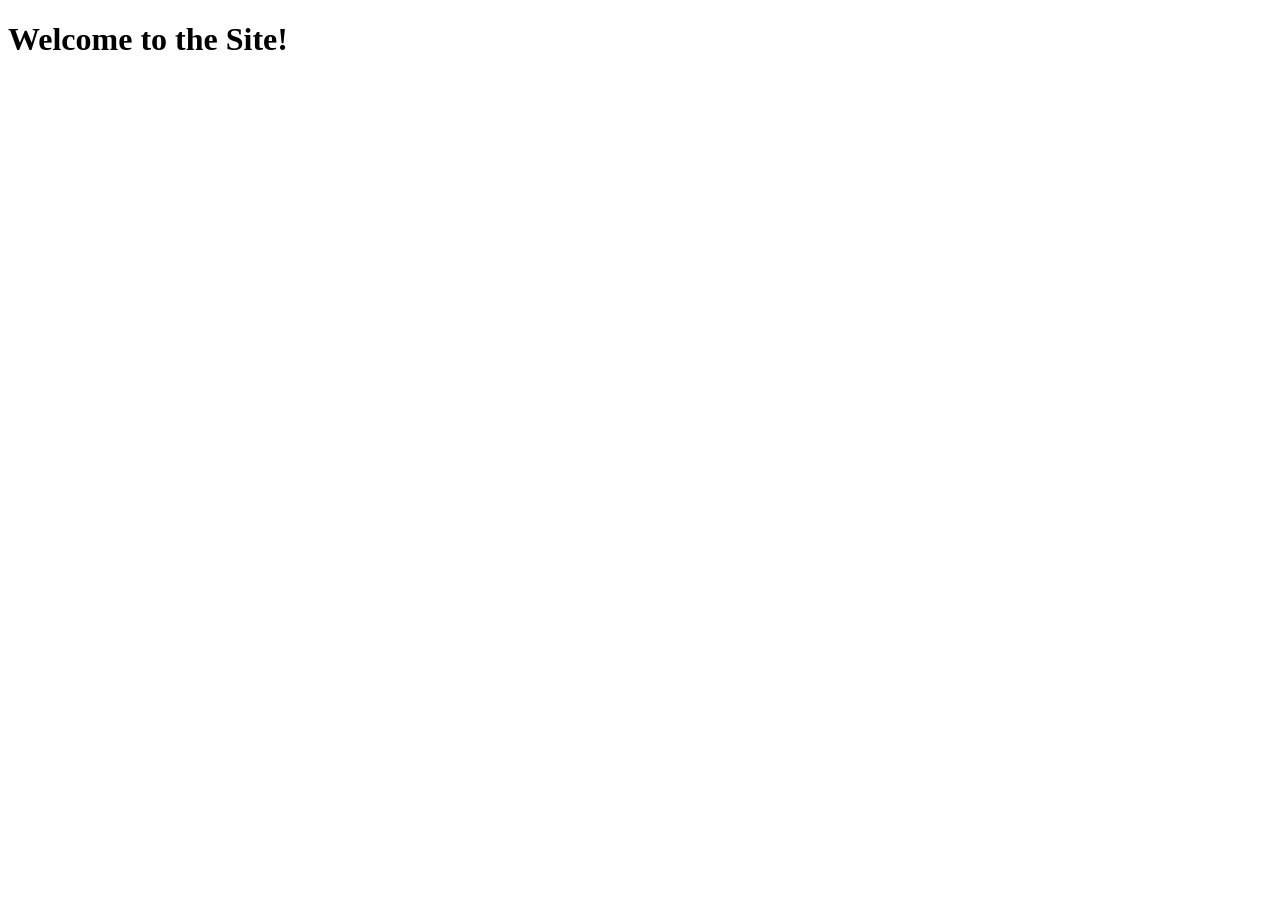
==== index.html @ 6cad8800 "Move site.html to root as index.html" ====
<!DOCTYPE html>
<html lang="en">
<head>
    <meta charset="UTF-8">
    <meta name="viewport" content="width=device-width, initial-scale=1.0">
    <link rel="stylesheet" href="/path/to/your/css/styles.css">
    <script src="/path/to/your/js/scripts.js"></script>
    <title>Your Site Title</title>
</head>
<body>
    <h1>Welcome to the Site!</h1>
    <!-- Other content goes here -->
</body>
</html>
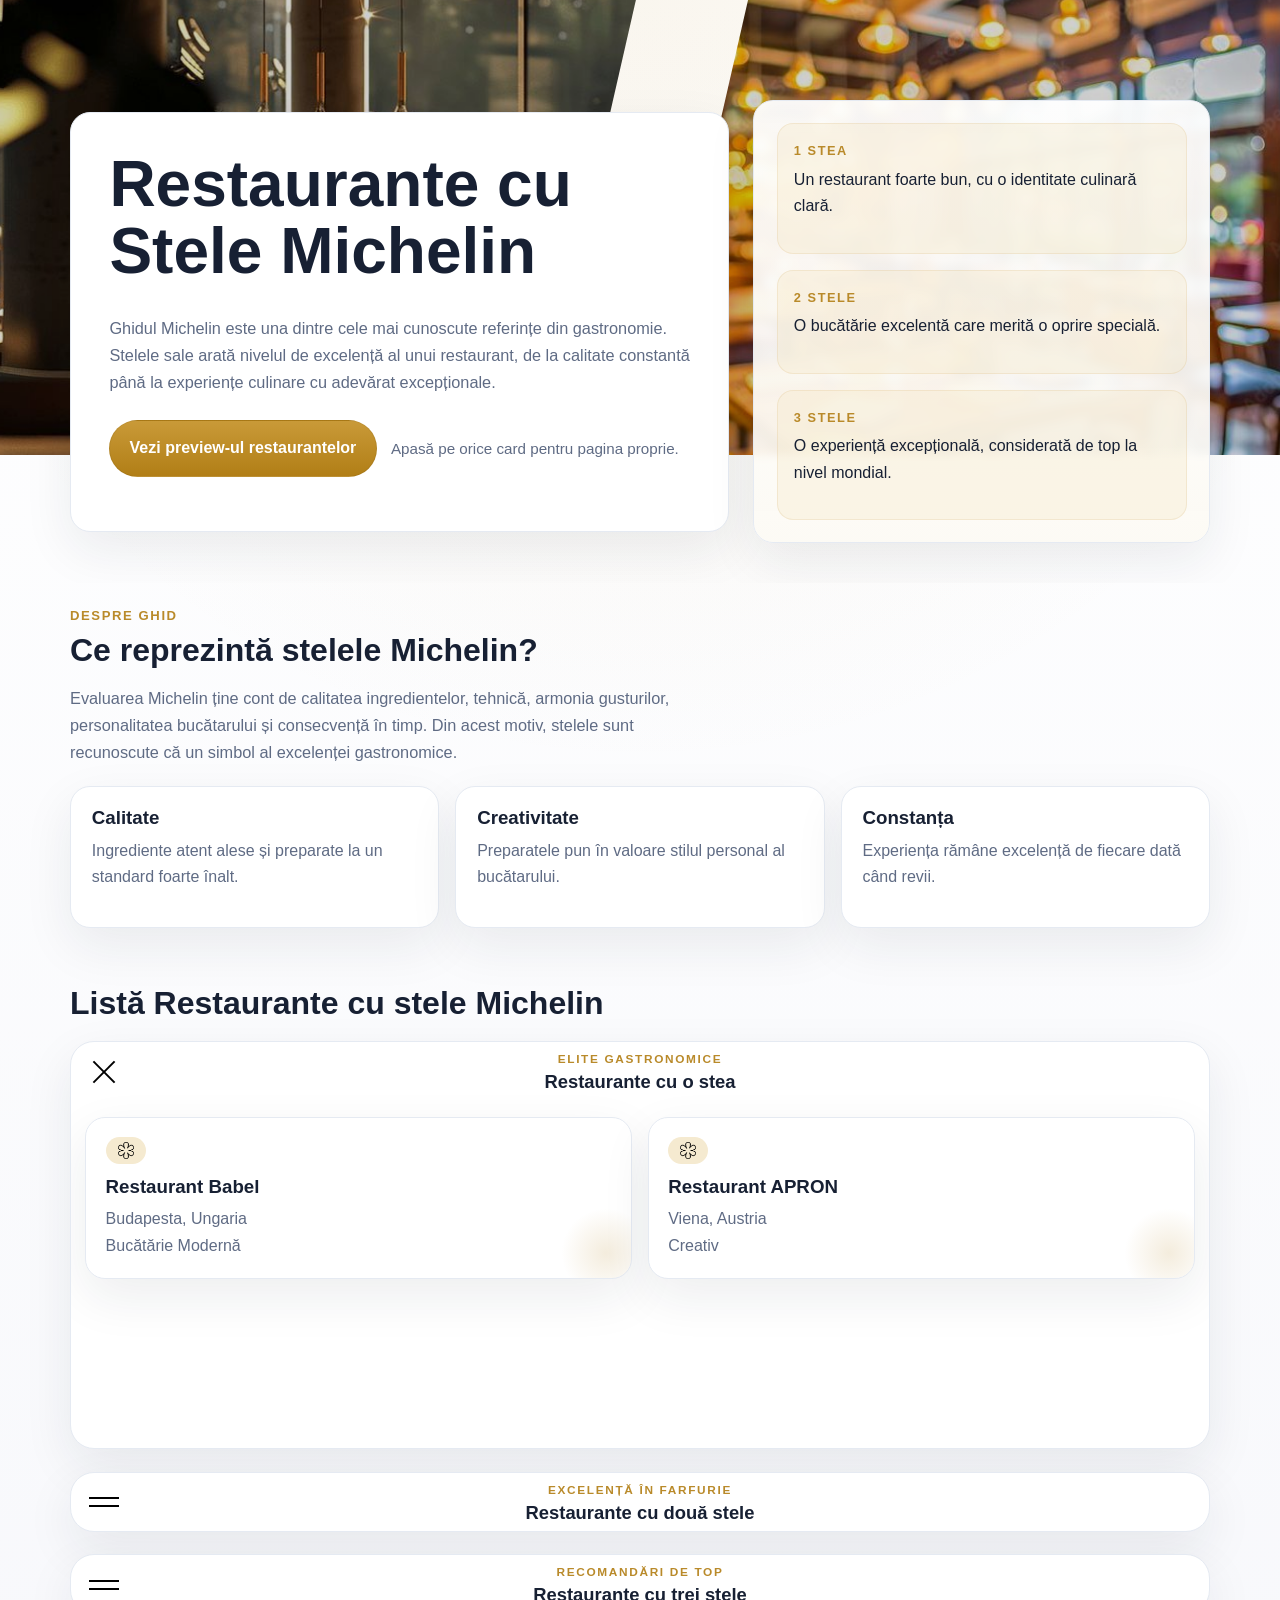
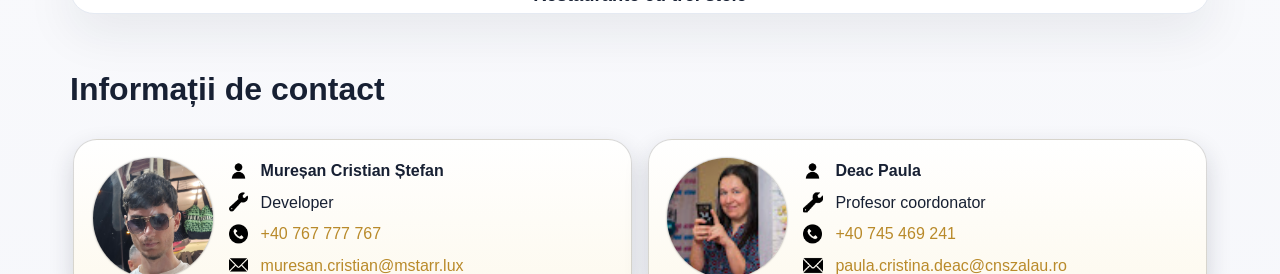
==== commit 7cd7269a: "Move site.html to root index.html, update all relative paths Agent-Logs-Url: https://github.com/YouG" ====
--- a/index.html
+++ b/index.html
@@ -1,14 +1,276 @@
 <!DOCTYPE html>
-<html lang="en">
+<html lang="ro">
 <head>
-    <meta charset="UTF-8">
-    <meta name="viewport" content="width=device-width, initial-scale=1.0">
-    <link rel="stylesheet" href="/path/to/your/css/styles.css">
-    <script src="/path/to/your/js/scripts.js"></script>
-    <title>Your Site Title</title>
+	<meta charset="UTF-8">
+	<meta name="viewport" content="width=device-width, initial-scale=1.0">
+	<title>Restaurante cu stele Michelin</title>
+	<meta name="description" content="Pagini pentru atestat despre stelele Michelin si restaurantele prezentate pe categorii.">
+	<link rel="stylesheet" href="atestat/cod/styles.css">
 </head>
 <body>
-    <h1>Welcome to the Site!</h1>
-    <!-- Other content goes here -->
+	<main>
+		<section id="acasa" class="hero">
+			<div class="hero-backgrounds" aria-hidden="true">
+				<img class="hero-bg hero-bg--left" src="atestat/poze/background1.jpg" alt="" aria-hidden="true">
+				<img class="hero-bg hero-bg--right" src="atestat/poze/background2.jpg" alt="" aria-hidden="true">
+			</div>
+
+			<div class="container hero-inner">
+				<div class="hero-content">
+					<h1 style="margin-bottom:30px;">Restaurante cu Stele Michelin</h1>
+					<p class="hero-text">
+						Ghidul Michelin este una dintre cele mai cunoscute referințe din gastronomie.
+						Stelele sale arată nivelul de excelență al unui restaurant, de la calitate constantă
+						până la experiențe culinare cu adevărat excepționale.
+					</p>
+					<div class="hero-actions" style="margin-bottom:15px;">
+						<a class="btn" href="#restaurante">Vezi preview-ul restaurantelor</a>
+						<span class="hero-note">Apasă pe orice card pentru pagina proprie.</span>
+					</div>
+				</div>
+
+				<div class="hero-panel" aria-label="Rezumat stele Michelin">
+					<div>
+						<p class="panel-label">1 stea</p>
+						<p>Un restaurant foarte bun, cu o identitate culinară clară.</p>
+					</div>
+					<div>
+						<p class="panel-label">2 stele</p>
+						<p>O bucătărie excelentă care merită o oprire specială.</p>
+					</div>
+					<div>
+						<p class="panel-label">3 stele</p>
+						<p>O experiență excepțională, considerată de top la nivel mondial.</p>
+					</div>
+				</div>
+			</div>
+		</section>
+
+		<section id="despre" class="container section intro-section">
+			<div class="section-heading">
+				<p class="eyebrow">Despre ghid</p>
+				<h2>Ce reprezintă stelele Michelin?</h2>
+			</div>
+			<p class="section-lead">
+				Evaluarea Michelin ține cont de calitatea ingredientelor, tehnică, armonia gusturilor,
+				personalitatea bucătarului și consecvență în timp. Din acest motiv, stelele sunt recunoscute
+				că un simbol al excelenței gastronomice.
+			</p>
+			<div class="info-grid">
+				<article class="info-card">
+					<h3>Calitate</h3>
+					<p>Ingrediente atent alese și preparate la un standard foarte înalt.</p>
+				</article>
+				<article class="info-card">
+					<h3>Creativitate</h3>
+					<p>Preparatele pun în valoare stilul personal al bucătarului.</p>
+				</article>
+				<article class="info-card">
+					<h3>Constanța</h3>
+					<p>Experiența rămâne excelență de fiecare dată când revii.</p>
+				</article>
+			</div>
+		</section>
+
+		<section id="restaurante" class="container section previews-section">
+			<div class="section-heading">
+				<h2>Listă Restaurante cu stele Michelin</h2>
+			</div>
+
+			<div class="preview-groups">
+				<section class="preview-group card-nav" data-card-nav data-open="true">
+					<div class="card-nav-top">
+						<button class="hamburger-menu" type="button" aria-label="Deschide sau inchide rubrica cu o stea" aria-expanded="true">
+							<span class="hamburger-line"></span>
+							<span class="hamburger-line"></span>
+						</button>
+
+						<div class="logo-container">
+							<div class="group-copy">
+								<p class="group-kicker">Elite Gastronomice</p>
+								<h3>Restaurante cu o stea</h3>
+							</div>
+						</div>
+					</div>
+
+					<div class="card-nav-content" id="michelin-one-content" aria-hidden="false">
+						<div class="restaurant-grid">
+						<a class="restaurant-card star-1" href="atestat/cod/restaurant-1-stea-1.html">
+							<span class="card-star" aria-label="1 stea Michelin">
+								<span class="sr-only">1 stea Michelin</span>
+								<img src="atestat/poze/MichelinStar.png" alt="" aria-hidden="true">
+							</span>
+							<h3>Restaurant Babel</h3>
+							<p>Budapesta, Ungaria</p>
+							<p>Bucătărie Modernă</p>
+						</a>
+						<a class="restaurant-card star-1" href="atestat/cod/restaurant-1-stea-2.html">
+							<span class="card-star" aria-label="1 stea Michelin">
+								<span class="sr-only">1 stea Michelin</span>
+								<img src="atestat/poze/MichelinStar.png" alt="" aria-hidden="true">
+							</span>
+							<h3>Restaurant APRON</h3>
+							<p>Viena, Austria</p>
+							<p>Creativ</p>
+						</a>
+						</div>
+					</div>
+				</section>
+
+				<section class="preview-group card-nav" data-card-nav data-open="false">
+					<div class="card-nav-top">
+						<button class="hamburger-menu" type="button" aria-label="Deschide sau inchide rubrica cu doua stele" aria-expanded="false">
+							<span class="hamburger-line"></span>
+							<span class="hamburger-line"></span>
+						</button>
+
+						<div class="logo-container">
+							<div class="group-copy">
+								<p class="group-kicker">Excelență în Farfurie</p>
+								<h3>Restaurante cu două stele</h3>
+							</div>
+						</div>
+					</div>
+
+					<div class="card-nav-content" id="michelin-two-content" aria-hidden="true">
+						<div class="restaurant-grid">
+						<a class="restaurant-card star-2" href="atestat/cod/restaurant-2-stele-1.html">
+							<span class="card-star" aria-label="2 stele Michelin">
+								<span class="sr-only">2 stele Michelin</span>
+								<img src="atestat/poze/MichelinStar.png" alt="" aria-hidden="true">
+								<img src="atestat/poze/MichelinStar.png" alt="" aria-hidden="true">
+							</span>
+							<h3>Restaurant L'Ambroisie</h3>
+							<p>Paris, Franța</p>
+							<p>Bucătărie Clasică</p>
+						</a>
+						<a class="restaurant-card star-2" href="atestat/cod/restaurant-2-stele-2.html">
+							<span class="card-star" aria-label="2 stele Michelin">
+								<span class="sr-only">2 stele Michelin</span>
+								<img src="atestat/poze/MichelinStar.png" alt="" aria-hidden="true">
+								<img src="atestat/poze/MichelinStar.png" alt="" aria-hidden="true">
+							</span>
+							<h3>Restaurant La Brezza</h3>
+							<p>Ascona, Elveția</p>
+							<p>Bucătărie Mediteraneană</p>
+						</a>
+						</div>
+					</div>
+				</section>
+
+				<section class="preview-group card-nav" data-card-nav data-open="false">
+					<div class="card-nav-top">
+						<button class="hamburger-menu" type="button" aria-label="Deschide sau inchide rubrica cu trei stele" aria-expanded="false">
+							<span class="hamburger-line"></span>
+							<span class="hamburger-line"></span>
+						</button>
+
+						<div class="logo-container">
+							<div class="group-copy">
+								<p class="group-kicker">Recomandări de Top</p>
+								<h3>Restaurante cu trei stele</h3>
+							</div>
+						</div>
+					</div>
+
+					<div class="card-nav-content" id="michelin-three-content" aria-hidden="true">
+						<div class="restaurant-grid restaurant-grid--five">
+						<a class="restaurant-card star-3" href="atestat/cod/restaurant-3-stele-1.html">
+							<span class="card-star" aria-label="3 stele Michelin">
+								<span class="sr-only">3 stele Michelin</span>
+								<img src="atestat/poze/MichelinStar.png" alt="" aria-hidden="true">
+								<img src="atestat/poze/MichelinStar.png" alt="" aria-hidden="true">
+								<img src="atestat/poze/MichelinStar.png" alt="" aria-hidden="true">
+							</span>
+							<h3>Christopher Coutanceau</h3>
+							<p>La Rochelle, Franța</p>
+							<p>Fructe de mare</p>
+						</a>
+						<a class="restaurant-card star-3" href="atestat/cod/restaurant-3-stele-2.html">
+							<span class="card-star" aria-label="3 stele Michelin">
+								<span class="sr-only">3 stele Michelin</span>
+								<img src="atestat/poze/MichelinStar.png" alt="" aria-hidden="true">
+								<img src="atestat/poze/MichelinStar.png" alt="" aria-hidden="true">
+								<img src="atestat/poze/MichelinStar.png" alt="" aria-hidden="true">
+							</span>
+							<h3>DiverXO</h3>
+							<p>Madrid, Spania</p>
+							<p>Creativ</p>
+						</a>
+						<a class="restaurant-card star-3" href="atestat/cod/restaurant-3-stele-3.html">
+							<span class="card-star" aria-label="3 stele Michelin">
+								<span class="sr-only">3 stele Michelin</span>
+								<img src="atestat/poze/MichelinStar.png" alt="" aria-hidden="true">
+								<img src="atestat/poze/MichelinStar.png" alt="" aria-hidden="true">
+								<img src="atestat/poze/MichelinStar.png" alt="" aria-hidden="true">
+							</span>
+							<h3>ABaC</h3>
+							<p>Barcelona, Spania</p>
+							<p>Creativ</p>
+						</a>
+						<a class="restaurant-card star-3" href="atestat/cod/restaurant-3-stele-4.html">
+							<span class="card-star" aria-label="3 stele Michelin">
+								<span class="sr-only">3 stele Michelin</span>
+								<img src="atestat/poze/MichelinStar.png" alt="" aria-hidden="true">
+								<img src="atestat/poze/MichelinStar.png" alt="" aria-hidden="true">
+								<img src="atestat/poze/MichelinStar.png" alt="" aria-hidden="true">
+							</span>
+							<h3>Per Se</h3>
+							<p>New York, SUA</p>
+							<p>Bucătărie Contemporană</p>
+						</a>
+						<a class="restaurant-card star-3" href="atestat/cod/restaurant-3-stele-5.html">
+							<span class="card-star" aria-label="3 stele Michelin">
+								<span class="sr-only">3 stele Michelin</span>
+								<img src="atestat/poze/MichelinStar.png" alt="" aria-hidden="true">
+								<img src="atestat/poze/MichelinStar.png" alt="" aria-hidden="true">
+								<img src="atestat/poze/MichelinStar.png" alt="" aria-hidden="true">
+							</span>
+							<h3>RyuGin</h3>
+							<p>Tokyo, Japonia</p>
+							<p>Bucătărie Japoneză</p>
+						</a>
+						</div>
+					</div>
+				</section>
+			</div>
+		</section>
+
+		<section id="contact" class="container section contact-section">
+			<div class="section-heading">
+				<h2>Informații de contact</h2>
+			</div>
+			<div class="contact-directory">
+				<ul class="contact-cards">
+					<li class="contact-person-card">
+						<img src="atestat/poze/20250623_221812.jpg" alt="Foto Cristi Mureșan">
+						<div class="contact-card-details">
+							<span class="contact-name">Mureșan Cristian Ștefan</span>
+							<span class="contact-role">Developer</span>
+							<a class="contact-phone" href="tel:+40744123456">+40 767 777 767</a>
+							<a class="contact-email" href="mailto:muresan.cristian@mstarr.lux">muresan.cristian@mstarr.lux</a>
+						</div>
+					</li>
+					<li class="contact-person-card">
+						<img src="atestat/poze/DeacPfp.jpg" alt="Foto Paula Deac">
+						<div class="contact-card-details">
+							<span class="contact-name">Deac Paula</span>
+							<span class="contact-role">Profesor coordonator</span>
+							<a class="contact-phone" href="tel:+40264112233">+40 745 469 241</a>
+							<a class="contact-email" href="mailto:paula.deac@liceu.ro">paula.cristina.deac@cnszalau.ro</a>
+						</div>
+					</li>
+				</ul>
+			</div>
+		</section>
+	</main>
+
+	<footer class="footer">
+		<div class="container">
+			<p>&copy; <span id="anCurent"></span> - Proiect atestat: Restaurante cu stele Michelin</p>
+		</div>
+	</footer>
+
+	<script src="atestat/cod/script.js"></script>
 </body>
 </html>
--- a/atestat/cod/styles.css
+++ b/atestat/cod/styles.css
@@ -0,0 +1,1043 @@
+:root {
+    --bg: #f6f7fb;
+    --surface: #ffffff;
+    --surface-soft: #fbfcff;
+    --text: #172033;
+    --muted: #5f6b84;
+    --accent: #b98a2a;
+    --accent-soft: #f5ead0;
+    --border: #e5eaf2;
+    --shadow: 0 18px 50px rgba(23, 32, 51, 0.08);
+}
+
+* {
+    box-sizing: border-box;
+}
+
+html {
+    scroll-behavior: smooth;
+}
+
+body {
+    margin: 0;
+    font-family: "Segoe UI", Arial, sans-serif;
+    line-height: 1.65;
+    color: var(--text);
+    background:
+        radial-gradient(circle at top, rgba(185, 138, 42, 0.08), transparent 36%),
+        linear-gradient(180deg, #ffffff 0%, var(--bg) 100%);
+}
+
+a {
+    color: inherit;
+}
+
+.container {
+    width: min(1140px, calc(100% - 2rem));
+    margin: 0 auto;
+}
+
+.hero {
+    padding: clamp(5rem, 8vw, 6.25rem) 0 2.5rem;
+    position: relative;
+    isolation: isolate;
+    overflow: hidden;
+}
+
+.hero-inner {
+    display: grid;
+    grid-template-columns: minmax(0, 1.3fr) minmax(280px, 0.9fr);
+    gap: 1.5rem;
+    align-items: center;
+    position: relative;
+    z-index: 1;
+}
+
+.hero-backgrounds {
+    position: absolute;
+    inset: 0;
+    height: min(78%, 520px);
+    pointer-events: none;
+    z-index: -2;
+}
+
+.hero-bg {
+    position: absolute;
+    top: 0;
+    height: 100%;
+    width: 58vw;
+    opacity: 0;
+    transform: translateY(-18px) scale(1.06);
+    filter: saturate(1.05) brightness(0.82);
+    pointer-events: none;
+    transition: opacity 0.9s ease, transform 0.9s ease, filter 0.9s ease;
+    object-fit: cover;
+    object-position: center center;
+}
+
+.hero-bg--left {
+    left: -6vw;
+    clip-path: polygon(0 0, 96% 0, 82% 100%, 0 100%);
+}
+
+.hero-bg--right {
+    right: -6vw;
+    clip-path: polygon(18% 0, 100% 0, 100% 100%, 4% 100%);
+}
+
+.page-loaded .hero-bg {
+    opacity: 1;
+    transform: translateY(0) scale(1);
+}
+
+.page-loaded .hero-bg--left {
+    transition-delay: 0.05s;
+}
+
+.page-loaded .hero-bg--right {
+    transition-delay: 0.2s;
+}
+
+.hero-content,
+.hero-panel {
+    position: relative;
+    z-index: 1;
+}
+
+.hero-content,
+.hero-panel,
+.info-card,
+.restaurant-card,
+.contact-card {
+    background: var(--surface);
+    border: 1px solid var(--border);
+    border-radius: 20px;
+    box-shadow: var(--shadow);
+}
+
+.hero-content {
+    padding: clamp(1.5rem, 3vw, 2.5rem);
+}
+
+.hero-panel {
+    padding: 1.4rem;
+    display: grid;
+    gap: 1rem;
+    background: linear-gradient(180deg, rgba(255, 255, 255, 0.95) 0%, rgba(252, 250, 244, 0.92) 100%);
+    backdrop-filter: blur(4px);
+}
+
+.hero-panel > div {
+    padding: 1rem 1rem 1.05rem;
+    background: rgba(245, 234, 208, 0.45);
+    border-radius: 16px;
+    border: 1px solid rgba(185, 138, 42, 0.12);
+}
+
+.panel-label {
+    margin: 0 0 0.35rem;
+    font-size: 0.8rem;
+    letter-spacing: 0.12em;
+    text-transform: uppercase;
+    font-weight: 700;
+    color: var(--accent);
+}
+
+.eyebrow {
+    margin: 0 0 0.35rem;
+    text-transform: uppercase;
+    letter-spacing: 0.12em;
+    color: var(--accent);
+    font-size: 0.82rem;
+    font-weight: 700;
+}
+
+h1,
+h2,
+h3,
+p {
+    margin-top: 0;
+}
+
+h1 {
+    margin-bottom: 1rem;
+    font-size: clamp(2.35rem, 5vw, 4.5rem);
+    line-height: 1.05;
+}
+
+h2 {
+    margin-bottom: 0.45rem;
+    font-size: clamp(1.5rem, 2.5vw, 2.25rem);
+    line-height: 1.15;
+}
+
+h3 {
+    margin-bottom: 0.5rem;
+    line-height: 1.2;
+}
+
+.hero-text,
+.section-lead {
+    color: var(--muted);
+    font-size: 1.02rem;
+    max-width: 70ch;
+}
+
+.hero-actions {
+    display: flex;
+    align-items: center;
+    flex-wrap: wrap;
+    gap: 0.9rem;
+    margin-top: 1.5rem;
+}
+
+.btn {
+    display: inline-flex;
+    align-items: center;
+    justify-content: center;
+    gap: 0.4rem;
+    background: linear-gradient(180deg, #c99a38, #b17e16);
+    color: #fff;
+    font-weight: 700;
+    text-decoration: none;
+    padding: 0.9rem 1.2rem;
+    border-radius: 999px;
+    border: 1px solid rgba(0, 0, 0, 0.06);
+    transition: transform 0.2s ease, box-shadow 0.2s ease;
+}
+
+.btn:hover {
+    transform: translateY(-1px);
+    box-shadow: 0 12px 22px rgba(185, 138, 42, 0.22);
+}
+
+.hero-note {
+    color: var(--muted);
+    font-size: 0.95rem;
+}
+
+.section {
+    padding: 1rem 0 2.2rem;
+}
+
+.section-heading {
+    margin-bottom: 1rem;
+}
+
+.intro-section,
+.previews-section,
+.contact-section {
+    margin-top: 0.35rem;
+}
+
+.info-grid {
+    display: grid;
+    grid-template-columns: repeat(3, minmax(0, 1fr));
+    gap: 1rem;
+    margin-top: 1.25rem;
+}
+
+.info-card,
+.contact-card {
+    padding: 1.3rem;
+}
+
+.info-card p,
+.contact-card p {
+    color: var(--muted);
+}
+
+.preview-groups {
+    display: grid;
+    gap: 1.4rem;
+    margin-top: 1.2rem;
+}
+
+.preview-group {
+    margin: 0;
+}
+
+.preview-group.card-nav {
+    padding: 0;
+    background: var(--surface);
+    border: 1px solid var(--border);
+    border-radius: 24px;
+    box-shadow: var(--shadow);
+    position: relative;
+    overflow: hidden;
+    will-change: height;
+    height: 60px;
+    transition: height 0.4s ease;
+}
+
+.card-nav-top {
+    position: absolute;
+    top: 0;
+    left: 0;
+    right: 0;
+    height: 60px;
+    display: flex;
+    align-items: center;
+    justify-content: space-between;
+    gap: 1rem;
+    padding: 0.5rem 0.45rem 0.55rem 1.1rem;
+    z-index: 2;
+}
+
+.hamburger-menu {
+    appearance: none;
+    border: 0;
+    background: transparent;
+    height: 100%;
+    display: flex;
+    flex-direction: column;
+    align-items: center;
+    justify-content: center;
+    cursor: pointer;
+    gap: 6px;
+    padding: 0;
+    flex: 0 0 auto;
+}
+
+.hamburger-menu:hover .hamburger-line {
+    opacity: 0.75;
+}
+
+.hamburger-line {
+    width: 30px;
+    height: 2px;
+    background-color: currentColor;
+    transition: transform 0.25s ease, opacity 0.2s ease, margin 0.3s ease;
+    transform-origin: 50% 50%;
+}
+
+.card-nav.open .hamburger-menu .hamburger-line:first-child {
+    transform: translateY(4px) rotate(45deg);
+}
+
+.card-nav.open .hamburger-menu .hamburger-line:last-child {
+    transform: translateY(-4px) rotate(-45deg);
+}
+
+.logo-container {
+    display: flex;
+    align-items: center;
+    position: absolute;
+    left: 50%;
+    top: 50%;
+    transform: translate(-50%, -50%);
+}
+
+.group-copy {
+    text-align: center;
+}
+
+.group-kicker {
+    margin: 0 0 0.1rem;
+    font-size: 0.74rem;
+    letter-spacing: 0.14em;
+    text-transform: uppercase;
+    color: var(--accent);
+    font-weight: 700;
+}
+
+.group-copy h3 {
+    margin: 0;
+    font-size: 1.15rem;
+}
+
+.card-nav-cta-button {
+    appearance: none;
+    background-color: #111;
+    color: white;
+    border: none;
+    border-radius: calc(0.75rem - 0.35rem);
+    padding: 0 1rem;
+    height: 100%;
+    font-weight: 600;
+    cursor: pointer;
+    transition: background-color 0.3s ease, transform 0.2s ease;
+    align-items: center;
+    flex: 0 0 auto;
+}
+
+.card-nav-cta-button:hover {
+    background-color: #333;
+    transform: translateY(-1px);
+}
+
+.card-nav-content {
+    position: absolute;
+    left: 0;
+    right: 0;
+    top: 60px;
+    bottom: 0;
+    padding: 0.9rem;
+    display: block;
+    visibility: hidden;
+    opacity: 0;
+    pointer-events: none;
+    z-index: 1;
+    transform: translateY(10px);
+    transition: opacity 0.25s ease, transform 0.25s ease, visibility 0.25s ease;
+}
+
+.card-nav.open .card-nav-content {
+    visibility: visible;
+    opacity: 1;
+    pointer-events: auto;
+    transform: translateY(0);
+}
+
+.card-nav-content .restaurant-grid {
+    width: 100%;
+}
+
+.restaurant-grid {
+    display: grid;
+    gap: 1rem;
+    grid-template-columns: repeat(auto-fit, minmax(220px, 1fr));
+}
+
+.restaurant-grid--five {
+    grid-template-columns: repeat(6, minmax(0, 1fr));
+}
+
+.restaurant-grid--five .restaurant-card {
+    grid-column: span 2;
+}
+
+.restaurant-grid--five .restaurant-card:nth-child(4) {
+    grid-column: 2 / span 2;
+}
+
+.restaurant-grid--five .restaurant-card:nth-child(5) {
+    grid-column: 4 / span 2;
+}
+
+.restaurant-card {
+    display: block;
+    padding: 1.2rem;
+    text-decoration: none;
+    transition: transform 0.2s ease, box-shadow 0.2s ease, border-color 0.2s ease;
+    position: relative;
+    overflow: hidden;
+}
+
+.restaurant-card::after {
+    content: "";
+    position: absolute;
+    inset: auto -20px -20px auto;
+    width: 90px;
+    height: 90px;
+    border-radius: 999px;
+    background: radial-gradient(circle, rgba(185, 138, 42, 0.16), transparent 70%);
+}
+
+.restaurant-card:hover {
+    transform: translateY(-4px);
+    border-color: rgba(185, 138, 42, 0.35);
+    box-shadow: 0 18px 32px rgba(23, 32, 51, 0.1);
+}
+
+.card-star {
+    display: inline-flex;
+    align-items: center;
+    gap: 0.35rem;
+    margin-bottom: 0.75rem;
+    padding: 0.3rem 0.7rem;
+    border-radius: 999px;
+    background: var(--accent-soft);
+    color: #8f6411;
+    font-size: 0.96rem;
+    font-weight: 700;
+}
+
+.card-star img {
+    width: 1.15em;
+    height: 1.15em;
+    object-fit: contain;
+    flex: 0 0 auto;
+    display: block;
+}
+
+.sr-only {
+    position: absolute;
+    width: 1px;
+    height: 1px;
+    padding: 0;
+    margin: -1px;
+    overflow: hidden;
+    clip: rect(0, 0, 0, 0);
+    white-space: nowrap;
+    border: 0;
+}
+
+.restaurant-card p {
+    color: var(--muted);
+    margin-bottom: 0;
+}
+
+.contact-section .contact-directory {
+    padding: 0.95rem 0.2rem 0;
+}
+
+.contact-section .contact-cards {
+    list-style: none;
+    margin: 0;
+    padding: 0;
+    text-align: center;
+    display: grid;
+    grid-template-columns: repeat(auto-fit, minmax(320px, 1fr));
+    gap: 1rem;
+}
+
+.contact-section .contact-person-card {
+    display: flex;
+    align-items: center;
+    gap: 1rem;
+    margin: 0;
+    padding: 1.15rem;
+    border: 1px solid rgba(0, 0, 0, 0.15);
+    border-radius: 24px;
+    box-shadow: 0 10px 24px rgba(23, 32, 51, 0.16);
+    background: linear-gradient(180deg, #fff 0%, #fdf9ee 100%);
+    text-align: left;
+    transition: transform 0.25s ease, box-shadow 0.25s ease, background-color 0.25s ease;
+}
+
+.contact-section .contact-person-card img {
+    width: 100%;
+    max-width: 120px;
+    aspect-ratio: 1;
+    object-fit: cover;
+    border-radius: 50%;
+    box-shadow: 0 0 2px rgba(0, 0, 0, 0.5);
+    transition: box-shadow 0.35s ease, transform 0.35s ease;
+    flex: 0 0 auto;
+}
+
+.contact-section .contact-card-details {
+    text-align: left;
+    text-shadow: 1px 1px rgba(0, 0, 0, 0);
+    min-width: 0;
+    width: 100%;
+    transition: text-shadow 0.35s ease;
+}
+
+.contact-section .contact-card-details > span,
+.contact-section .contact-card-details > a {
+    display: block;
+    padding: 0 0 0 2rem;
+    margin-bottom: 0.62rem;
+    text-decoration: none;
+    position: relative;
+    overflow-wrap: anywhere;
+    line-height: 1.35;
+}
+
+.contact-section .contact-card-details > span:last-child,
+.contact-section .contact-card-details > a:last-child {
+    margin-bottom: 0;
+}
+
+.contact-section .contact-card-details > span::before,
+.contact-section .contact-card-details > a::before {
+    content: "";
+    position: absolute;
+    left: 0;
+    top: 50%;
+    transform: translateY(-50%);
+    width: 1.2rem;
+    height: 1.2rem;
+    background-repeat: no-repeat;
+    background-position: center;
+    background-size: contain;
+}
+
+.contact-section .contact-card-details a {
+    color: #b98a2a;
+    transition: color 0.3s ease;
+}
+
+.contact-section .contact-card-details a:hover,
+.contact-section .contact-card-details a:focus {
+    color: #b98a2a;
+}
+
+.contact-section .contact-name {
+    font-weight: 700;
+}
+
+.contact-section .contact-name::before {
+    background-image: url("../poze/Human-Icon-PNG-Photo.png");
+}
+
+.contact-section .contact-role::before {
+    background-image: url("../poze/wrench.png");
+}
+
+.contact-section .contact-phone::before {
+    background-image: url("../poze/phone-call.png");
+}
+
+.contact-section .contact-email::before {
+    background-image: url("../poze/email.png");
+}
+
+.contact-section .contact-person-card:hover {
+    background: linear-gradient(180deg, #fffbf3 0%, #fbfcff 100%);
+    transform: scale(1.02);
+    box-shadow: 0 14px 28px rgba(23, 32, 51, 0.2);
+}
+
+.contact-section .contact-person-card:hover img {
+    box-shadow: 0 0 12px rgba(0, 0, 0, 0.6);
+    transform: scale(1.02);
+}
+
+.contact-section .contact-person-card:hover .contact-card-details {
+    text-shadow: 1px 1px #dfe295;
+}
+
+.contact-card {
+    display: grid;
+    gap: 1rem;
+    grid-template-columns: 1fr;
+    background: linear-gradient(135deg, #fff 0%, #fcfaf4 100%);
+    border: 2px solid var(--border);
+    border-radius: 20px;
+    padding: 2rem;
+    box-shadow: var(--shadow);
+    position: relative;
+    overflow: hidden;
+}
+
+.contact-card::before {
+    content: '';
+    position: absolute;
+    top: 0;
+    left: 0;
+    right: 0;
+    height: 4px;
+}
+
+.contact-card p {
+    display: flex;
+    justify-content: space-between;
+    align-items: center;
+    padding: 0.75rem 1rem;
+    background: white;
+    border-radius: 12px;
+    border: 1px solid rgba(185, 138, 42, 0.15);
+    margin: 0;
+    transition: all 0.2s ease;
+}
+
+.contact-card p:hover {
+    border-color: var(--accent);
+    box-shadow: 0 6px 16px rgba(185, 138, 42, 0.12);
+    transform: translateX(4px);
+}
+
+.contact-card strong {
+    color: var(--muted);
+    font-weight: 700;
+}
+
+.footer {
+    margin-top: 1rem;
+    padding: 1.3rem 0 2rem;
+    border-top: 1px solid var(--border);
+    color: var(--muted);
+}
+
+.restaurant-template {
+    padding: 2.4rem 0 2.8rem;
+}
+
+.back-link {
+    display: inline-flex;
+    align-items: center;
+    gap: 0.35rem;
+    margin-bottom: 1rem;
+    color: var(--muted);
+    text-decoration: none;
+    font-weight: 600;
+}
+
+.back-link:hover {
+    color: var(--accent);
+}
+
+.restaurant-hero-card {
+    display: flex;
+    justify-content: space-between;
+    gap: 1rem;
+    align-items: center;
+    padding: 1.4rem;
+    margin-bottom: 1rem;
+    background: var(--surface);
+    border: 1px solid var(--border);
+    border-radius: 20px;
+    box-shadow: var(--shadow);
+}
+
+.restaurant-subtitle {
+    margin: 0.55rem 0 0;
+    color: var(--muted);
+}
+
+.restaurant-meta {
+    margin: 0 0 0.3rem;
+    color: var(--muted);
+}
+
+.restaurant-stars {
+    display: inline-flex;
+    gap: 0.45rem;
+    padding: 0.45rem 0.75rem;
+    background: var(--accent-soft);
+    border-radius: 999px;
+}
+
+.restaurant-stars img {
+    width: 22px;
+    height: 22px;
+    object-fit: contain;
+}
+
+.restaurant-gallery {
+    margin: 1.5rem 0 2rem;
+}
+
+.gallery-grid {
+    display: grid;
+    grid-template-columns: repeat(3, minmax(0, 1fr));
+    gap: 0.9rem;
+}
+
+.gallery-item {
+    position: relative;
+    overflow: hidden;
+    border-radius: 16px;
+    background: var(--surface);
+    border: 1px solid var(--border);
+    box-shadow: var(--shadow);
+    aspect-ratio: 1;
+    transition: transform 0.3s ease, box-shadow 0.3s ease;
+}
+
+.gallery-item--primary {
+    grid-column: span 1;
+    grid-row: span 2;
+    aspect-ratio: auto;
+}
+
+.gallery-item img {
+    width: 100%;
+    height: 100%;
+    object-fit: cover;
+    object-position: center;
+    display: block;
+    transition: transform 0.3s ease;
+}
+
+.gallery-item:hover {
+    transform: translateY(-4px);
+    box-shadow: 0 22px 40px rgba(23, 32, 51, 0.14);
+}
+
+.gallery-item:hover img {
+    transform: scale(1.04);
+}
+
+.restaurant-content-grid {
+    display: grid;
+    grid-template-columns: repeat(2, minmax(0, 1fr));
+    gap: 1rem;
+}
+
+.detail-card {
+    background: var(--surface);
+    border: 1px solid var(--border);
+    border-radius: 20px;
+    box-shadow: var(--shadow);
+    padding: 1.2rem;
+}
+
+.technique-card {
+    grid-column: 1 / -1;
+    min-height: 220px;
+    padding: 1.45rem;
+    position: relative;
+    overflow: hidden;
+}
+
+.technique-card::after {
+    content: '';
+    position: absolute;
+    right: 0;
+    top: 0;
+    bottom: 0;
+    width: 80px;
+    pointer-events: none;
+    background:
+        linear-gradient(90deg, transparent 0%, rgba(185, 138, 42, 0.06) 100%),
+        radial-gradient(circle, rgba(185, 138, 42, 0.12) 3px, transparent 3px);
+    background-size: auto, 18px 18px;
+    background-position: right center, right center;
+    background-repeat: no-repeat, repeat;
+}
+
+.technique-card p {
+    max-width: 95ch;
+}
+
+.menu-display {
+    grid-column: 1 / -1;
+}
+
+.menu-items {
+    display: grid;
+    grid-template-columns: repeat(auto-fit, minmax(190px, 1fr));
+    gap: 0.8rem;
+}
+
+.menu-item {
+    border: 1px solid var(--border);
+    border-radius: 14px;
+    background: var(--surface-soft);
+    padding: 0.9rem;
+    transition: transform 0.2s ease, box-shadow 0.2s ease, border-color 0.2s ease, background 0.2s ease;
+}
+
+.menu-item:hover {
+    transform: translateY(-3px);
+    border-color: rgba(185, 138, 42, 0.35);
+    background: linear-gradient(180deg, #fffbf3 0%, #fbfcff 100%);
+    box-shadow: 0 12px 24px rgba(185, 138, 42, 0.12);
+}
+
+.menu-item p {
+    margin-bottom: 0.4rem;
+    color: var(--muted);
+}
+
+.menu-price {
+    color: var(--accent);
+    font-weight: 700;
+}
+
+.schedule-list {
+    list-style: none;
+    padding: 0;
+    margin: 0;
+    display: grid;
+    gap: 0.45rem;
+}
+
+.schedule-list li {
+    display: flex;
+    justify-content: space-between;
+    gap: 1rem;
+    padding: 0.65rem 0.75rem;
+    border-radius: 10px;
+    background: var(--surface-soft);
+    border: 1px solid var(--border);
+}
+
+.phone-action {
+    margin-top: 0.85rem;
+}
+
+.phone-number {
+    display: inline-flex;
+    align-items: center;
+    gap: 0.35rem;
+    padding: 0.45rem 0.75rem;
+    border-radius: 999px;
+    border: 1px solid rgba(185, 138, 42, 0.35);
+    background: rgba(245, 234, 208, 0.55);
+    color: #84570a;
+    font-weight: 700;
+    text-decoration: none;
+    transition: transform 0.2s ease, box-shadow 0.2s ease, background 0.2s ease, color 0.2s ease, border-color 0.2s ease;
+}
+
+.phone-number::before {
+    content: "";
+    display: inline-block;
+    width: 18px;
+    height: 18px;
+    flex: 0 0 18px;
+    background-image: url("../poze/phone-call.png");
+    background-repeat: no-repeat;
+    background-position: center;
+    background-size: contain;
+    transition: transform 0.2s ease;
+}
+
+.phone-number:hover {
+    transform: translateY(-3px);
+    border-color: rgba(185, 138, 42, 0.42);
+    background: linear-gradient(180deg, #fff8e9 0%, #fff 100%);
+    box-shadow: 0 10px 18px rgba(23, 32, 51, 0.16);
+}
+
+.phone-number:hover::before {
+    transform: rotate(-10deg) scale(1.06);
+}
+
+@media (max-width: 900px) {
+    .hero-inner,
+    .info-grid {
+        grid-template-columns: 1fr;
+    }
+
+    .hero-backgrounds {
+        height: min(70%, 420px);
+    }
+
+    .hero-bg {
+        width: 78vw;
+        opacity: 0.42;
+        filter: saturate(1.02) brightness(0.76);
+    }
+
+    .hero-bg--left {
+        left: -14vw;
+    }
+
+    .hero-bg--right {
+        right: -14vw;
+    }
+
+    .gallery-grid {
+        grid-template-columns: repeat(2, minmax(0, 1fr));
+    }
+
+    .gallery-item--primary {
+        grid-column: span 1;
+        grid-row: span 1;
+        aspect-ratio: 1;
+    }
+
+    .restaurant-grid--five {
+        grid-template-columns: repeat(2, minmax(0, 1fr));
+    }
+
+    .restaurant-grid--five .restaurant-card,
+    .restaurant-grid--five .restaurant-card:nth-child(4),
+    .restaurant-grid--five .restaurant-card:nth-child(5) {
+        grid-column: auto;
+    }
+
+    .restaurant-hero-card,
+    .schedule-list li {
+        flex-direction: column;
+        align-items: flex-start;
+    }
+
+
+    .restaurant-content-grid {
+        grid-template-columns: 1fr;
+    }
+}
+
+@media (max-width: 720px) {
+    .container {
+        width: min(1140px, calc(100% - 1.1rem));
+    }
+
+    .hero {
+        padding-top: 2.6rem;
+    }
+
+    .hero-backgrounds {
+        height: 220px;
+    }
+
+    .hero-bg {
+        width: 100%;
+        opacity: 0.28;
+        clip-path: none;
+        filter: saturate(1) brightness(0.72);
+    }
+
+    .hero-bg--left {
+        left: 0;
+    }
+
+    .hero-bg--right {
+        right: 0;
+        top: 80px;
+    }
+
+    .card-nav-top {
+        padding: 0.5rem 1rem;
+        justify-content: space-between;
+    }
+
+    .hamburger-menu {
+        order: 2;
+    }
+
+    .logo-container {
+        position: static;
+        transform: none;
+        order: 1;
+    }
+
+    .card-nav-cta-button {
+        display: none;
+    }
+
+    .card-nav-content {
+        padding: 0.5rem;
+    }
+
+    .gallery-grid {
+        grid-template-columns: 1fr;
+    }
+
+    .gallery-item--primary {
+        grid-column: span 1;
+        grid-row: span 1;
+    }
+
+    .restaurant-grid--five {
+        grid-template-columns: 1fr;
+    }
+
+    .contact-section .contact-cards {
+        grid-template-columns: 1fr;
+    }
+
+    .contact-section .contact-person-card {
+        flex-direction: column;
+        max-width: 340px;
+        margin: 0 auto;
+        text-align: center;
+    }
+
+    .contact-section .contact-person-card img {
+        margin: 0 auto;
+    }
+
+    .contact-section .contact-card-details {
+        margin-top: 0.2rem;
+        text-align: center;
+    }
+
+    .contact-section .contact-card-details > span,
+    .contact-section .contact-card-details > a {
+        padding: 0;
+    }
+
+    .contact-section .contact-card-details > span::before,
+    .contact-section .contact-card-details > a::before {
+        display: none;
+    }
+}
+
